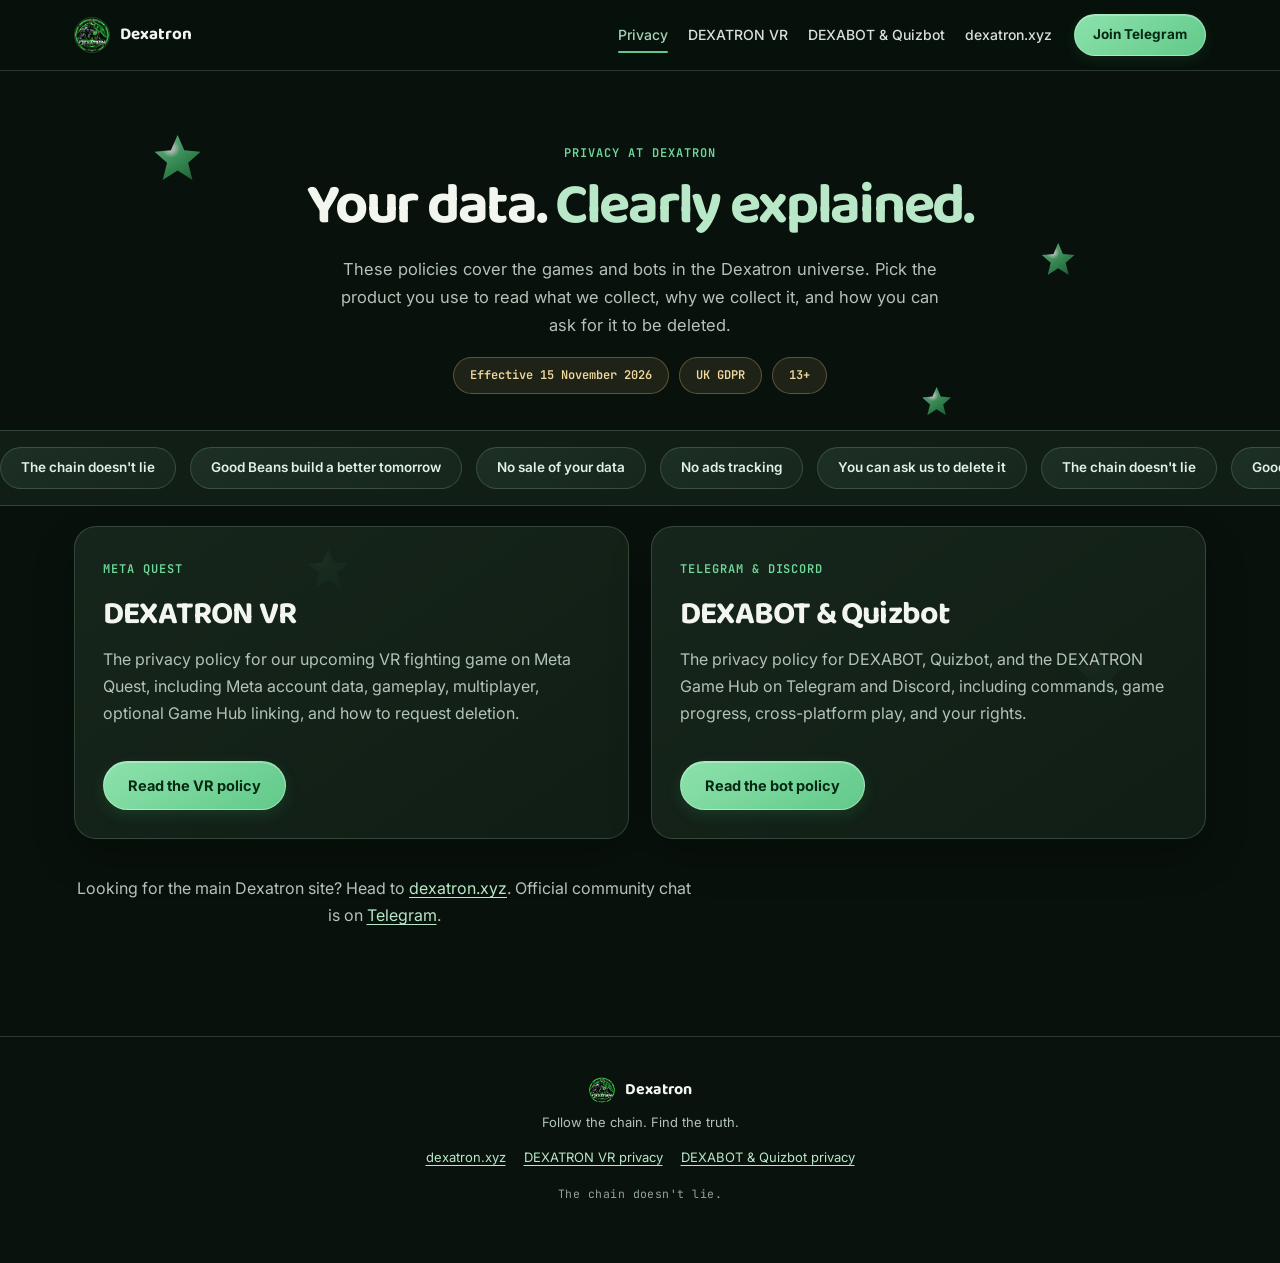
==== index.html @ 78ece73e "Add Dexatron privacy policy site Publish the static privacy hub, VR and bot policies, and badge asse" ====
<!DOCTYPE html>
<html lang="en">
<head>
<meta charset="UTF-8">
<meta name="viewport" content="width=device-width, initial-scale=1.0">
<title>Privacy | Dexatron</title>
<meta name="description" content="Privacy policies for DEXATRON VR and for DEXABOT and Quizbot on Telegram and Discord.">
<link rel="icon" href="assets/dexatron_badge.jpg" type="image/jpeg">
<link rel="stylesheet" href="styles.css">
</head>
<body>
<div class="ambient" aria-hidden="true">
  <span class="ambient-star ambient-star-a"></span>
  <span class="ambient-star ambient-star-b"></span>
  <span class="ambient-star ambient-star-c"></span>
  <span class="ambient-star ambient-star-d"></span>
  <span class="ambient-star ambient-star-e"></span>
</div>

<header class="nav">
  <div class="nav-inner">
    <a href="https://dexatron.xyz" class="nav-brand">
      <img src="assets/dexatron_badge.jpg" alt="Dexatron logo" class="nav-logo" width="36" height="36">
      <span>Dexatron</span>
    </a>
    <button class="nav-toggle" type="button" aria-label="Open navigation menu" aria-expanded="false" aria-controls="primaryNavigation">
      <span></span><span></span><span></span>
    </button>
    <div class="nav-menu" id="primaryNavigation">
      <nav class="nav-links" aria-label="Main navigation">
        <a href="./" aria-current="page">Privacy</a>
        <a href="vr/">DEXATRON VR</a>
        <a href="dexabot/">DEXABOT &amp; Quizbot</a>
        <a href="https://dexatron.xyz">dexatron.xyz</a>
      </nav>
      <a href="https://t.me/+HoPFVyeDscowMzVk" target="_blank" rel="noopener" class="nav-cta">Join Telegram</a>
    </div>
  </div>
</header>

<main>
  <section class="page-hero">
    <p class="eyebrow">Privacy at Dexatron</p>
    <h1>Your data. <span class="accent">Clearly explained.</span></h1>
    <p class="lede">These policies cover the games and bots in the Dexatron universe. Pick the product you use to read what we collect, why we collect it, and how you can ask for it to be deleted.</p>
    <div class="meta-pills">
      <span class="pill">Effective 15 November 2026</span>
      <span class="pill">UK GDPR</span>
      <span class="pill">13+</span>
    </div>
  </section>

  <div class="marquee" aria-hidden="true">
    <div class="marquee-track">
      <span>The chain doesn't lie</span>
      <span>Good Beans build a better tomorrow</span>
      <span>No sale of your data</span>
      <span>No ads tracking</span>
      <span>You can ask us to delete it</span>
      <span>The chain doesn't lie</span>
      <span>Good Beans build a better tomorrow</span>
      <span>No sale of your data</span>
      <span>No ads tracking</span>
      <span>You can ask us to delete it</span>
    </div>
  </div>

  <section class="hub">
    <div class="hub-grid">
      <article class="hub-card">
        <p class="eyebrow">Meta Quest</p>
        <h2>DEXATRON VR</h2>
        <p>The privacy policy for our upcoming VR fighting game on Meta Quest, including Meta account data, gameplay, multiplayer, optional Game Hub linking, and how to request deletion.</p>
        <div class="card-actions">
          <a class="btn btn-primary" href="vr/">Read the VR policy</a>
        </div>
      </article>
      <article class="hub-card">
        <p class="eyebrow">Telegram &amp; Discord</p>
        <h2>DEXABOT &amp; Quizbot</h2>
        <p>The privacy policy for DEXABOT, Quizbot, and the DEXATRON Game Hub on Telegram and Discord, including commands, game progress, cross-platform play, and your rights.</p>
        <div class="card-actions">
          <a class="btn btn-primary" href="dexabot/">Read the bot policy</a>
        </div>
      </article>
    </div>
    <p class="hub-note">Looking for the main Dexatron site? Head to <a href="https://dexatron.xyz">dexatron.xyz</a>. Official community chat is on <a href="https://t.me/+HoPFVyeDscowMzVk" target="_blank" rel="noopener">Telegram</a>.</p>
  </section>
</main>

<footer class="footer">
  <div class="footer-inner">
    <div class="footer-brand">
      <img src="assets/dexatron_badge.jpg" alt="Dexatron logo" class="footer-logo" width="26" height="26">
      <span>Dexatron</span>
    </div>
    <p class="footer-tagline">Follow the chain. Find the truth.</p>
    <div class="footer-links">
      <a href="https://dexatron.xyz">dexatron.xyz</a>
      <a href="vr/">DEXATRON VR privacy</a>
      <a href="dexabot/">DEXABOT &amp; Quizbot privacy</a>
    </div>
    <p class="footer-motto">The chain doesn't lie.</p>
  </div>
</footer>

<script>
  const toggle = document.querySelector('.nav-toggle');
  const menu = document.getElementById('primaryNavigation');
  if (toggle && menu) {
    toggle.addEventListener('click', () => {
      const open = menu.classList.toggle('open');
      toggle.setAttribute('aria-expanded', open ? 'true' : 'false');
      toggle.setAttribute('aria-label', open ? 'Close navigation menu' : 'Open navigation menu');
    });
  }
</script>
</body>
</html>
---- styles.css ----
@import url('https://fonts.googleapis.com/css2?family=Baloo+2:wght@500;600;700;800&family=Inter:wght@400;500;600;700&family=JetBrains+Mono:wght@500&display=swap');

:root{
  --bg: #08110c;
  --panel: rgba(19, 32, 24, 0.88);
  --panel-solid: #132018;
  --panel-2: #19291f;
  --green: #70d99a;
  --green-dark: #194c31;
  --green-soft: #b8e8c7;
  --mint: #e0f2e5;
  --gold: #e7c77e;
  --ink: #f2f6ef;
  --muted: #b4c3b7;
  --line: rgba(170, 205, 178, 0.22);
  --radius: 22px;
  --radius-sm: 13px;
  --maxw: 1180px;
  --shadow-soft: 0 18px 42px rgba(0, 0, 0, 0.22);
  --shadow-raised: 0 14px 30px rgba(0, 0, 0, 0.28);
  --ease-ui: 180ms ease;
}

*{box-sizing:border-box;}
html{scroll-behavior:smooth;}
body{
  margin:0;
  background:var(--bg);
  color:var(--ink);
  font-family:'Inter', sans-serif;
  font-size:16px;
  line-height:1.6;
  overflow-x:hidden;
  position:relative;
  min-height:100vh;
  display:flex;
  flex-direction:column;
}
img{max-width:100%; display:block;}
a{color:inherit; text-decoration:none;}
h1,h2,h3{
  font-family:'Baloo 2', sans-serif;
  font-weight:700;
  margin:0 0 .5em;
  line-height:1.15;
  letter-spacing:-.025em;
  color:var(--ink);
}
p{line-height:1.7; color:var(--muted); margin:0 0 1em;}
.eyebrow{
  font-family:'JetBrains Mono', monospace;
  font-weight:600;
  color:var(--green);
  text-transform:uppercase;
  letter-spacing:.08em;
  font-size:12px;
  margin-bottom:.8em;
}
.center{text-align:center; margin-left:auto; margin-right:auto;}
.accent{color:var(--green-soft);}
main{flex:1; position:relative; z-index:2;}

:focus-visible{
  outline:2px solid var(--green);
  outline-offset:3px;
}
button{font:inherit;}

@media (prefers-reduced-motion: reduce){
  *{animation-duration:.001ms !important; animation-iteration-count:1 !important; transition-duration:.001ms !important; scroll-behavior:auto !important;}
  .nav-logo{animation:none !important;}
  .ambient-star{animation:none !important;}
  .marquee-track{animation:none !important;}
}

/* ---------- ambient background ---------- */
.ambient{
  position:fixed; inset:0;
  z-index:0;
  pointer-events:none;
  overflow:hidden;
}
.ambient-star{
  position:absolute;
  display:block;
  width:var(--star-size, 40px);
  aspect-ratio:1;
  clip-path:polygon(50% 0%,64% 32%,98% 35%,72% 58%,81% 94%,50% 74%,19% 94%,28% 58%,2% 35%,36% 32%);
  background:
    radial-gradient(circle at 35% 28%, rgba(239,255,243,.98) 0 7%, transparent 20%),
    linear-gradient(145deg, rgba(154,255,184,.98), rgba(75,207,120,.76) 58%, rgba(44,150,82,.58));
  filter:drop-shadow(0 0 12px rgba(112,217,154,.5)) drop-shadow(0 0 26px rgba(72,190,112,.24));
  opacity:.7;
  animation:starFloat var(--star-duration, 18s) ease-in-out infinite alternate;
}
.ambient-star-a{ --star-size:48px; --star-duration:16s; --star-x:124px; --star-y:-108px; top:15%; left:12%; }
.ambient-star-b{ --star-size:34px; --star-duration:19s; --star-x:-112px; --star-y:126px; top:27%; right:16%; animation-delay:-7s; }
.ambient-star-c{ --star-size:42px; --star-duration:17s; --star-x:138px; --star-y:112px; top:61%; left:24%; animation-delay:-11s; }
.ambient-star-d{ --star-size:52px; --star-duration:21s; --star-x:-132px; --star-y:-122px; top:72%; right:12%; animation-delay:-4s; }
.ambient-star-e{ --star-size:30px; --star-duration:15s; --star-x:96px; --star-y:-138px; top:43%; left:72%; animation-delay:-9s; }
@keyframes starFloat{
  0%{transform:translate3d(0,0,0) rotate(-12deg) scale(.92); opacity:.58;}
  28%{transform:translate3d(calc(var(--star-x) * .42),calc(var(--star-y) * -.28),0) rotate(2deg) scale(1.04); opacity:.76;}
  58%{transform:translate3d(var(--star-x),var(--star-y),0) rotate(15deg) scale(.97); opacity:.66;}
  82%{transform:translate3d(calc(var(--star-x) * .72),calc(var(--star-y) * 1.16),0) rotate(7deg) scale(1.08); opacity:.8;}
  100%{transform:translate3d(calc(var(--star-x) * .2),calc(var(--star-y) * .18),0) rotate(-12deg) scale(.92); opacity:.58;}
}
@media (max-width:600px){
  .ambient-star{opacity:.56;}
  .ambient-star-a{--star-size:38px;--star-x:82px;--star-y:-82px; top:12%;left:7%;}
  .ambient-star-b{--star-size:28px;--star-x:-76px;--star-y:92px; top:31%;right:8%;}
  .ambient-star-c{--star-size:34px;--star-x:88px;--star-y:78px; top:63%;left:12%;}
  .ambient-star-d{--star-size:40px;--star-x:-84px;--star-y:-92px; top:78%;right:8%;}
  .ambient-star-e{--star-size:26px;--star-x:64px;--star-y:-96px; top:48%;left:82%;}
}

/* ---------- nav ---------- */
.nav{
  position:sticky; top:0; left:0; right:0;
  z-index:500;
  background:rgba(8,17,12,.94);
  backdrop-filter:blur(12px);
  border-bottom:1px solid var(--line);
}
.nav-inner{
  max-width:var(--maxw);
  margin:0 auto;
  padding:14px 24px;
  display:flex;
  align-items:center;
  justify-content:space-between;
  gap:20px;
}
.nav-brand{
  display:flex; align-items:center; gap:10px;
  font-family:'Baloo 2', sans-serif; font-weight:700;
  font-size:17px;
}
.nav-logo{width:36px; height:36px; border-radius:50%; border:1px solid var(--line); object-fit:cover; animation:spin 18s linear infinite;}
@keyframes spin{to{transform:rotate(360deg);}}
.nav-menu{display:flex; align-items:center; justify-content:flex-end; gap:22px;}
.nav-links{display:flex; align-items:center; gap:20px; font-size:14px; font-weight:500;}
.nav-links a{color:var(--ink); opacity:.9; transition:color var(--ease-ui);}
.nav-links a:hover{color:var(--green-soft);}
.nav-links a[aria-current="page"]{color:var(--green-soft); position:relative;}
.nav-links a[aria-current="page"]::after{
  content:"";
  position:absolute;
  left:0; right:0; bottom:-7px;
  height:2px;
  border-radius:2px;
  background:var(--green);
}
.nav-cta{
  background:linear-gradient(145deg, #8ce2ab, #62c98a);
  color:#052913;
  font-weight:700;
  font-size:13.5px;
  padding:9px 18px;
  border-radius:999px;
  border:1px solid rgba(221,255,230,.42);
  box-shadow:0 4px 12px rgba(43,126,75,.2), inset 0 1px rgba(255,255,255,.28);
  transition:transform var(--ease-ui), box-shadow var(--ease-ui);
  white-space:nowrap;
}
.nav-cta:hover{transform:translateY(-2px); box-shadow:0 8px 22px rgba(69,232,138,.32);}
.nav-toggle{
  display:none;
  align-items:center;
  justify-content:center;
  flex-direction:column;
  gap:5px;
  width:44px; height:44px;
  padding:10px;
  border:1px solid rgba(170,205,178,.3);
  border-radius:var(--radius-sm);
  background:linear-gradient(145deg, rgba(27,44,33,.98), rgba(17,30,22,.98));
  box-shadow:0 4px 12px rgba(0,0,0,.18), inset 0 1px rgba(255,255,255,.06);
  cursor:pointer;
}
.nav-toggle span{
  display:block; width:21px; height:2px; border-radius:2px;
  background:var(--green-soft);
  transition:transform var(--ease-ui), opacity var(--ease-ui);
}
.nav-toggle[aria-expanded="true"] span:first-child{transform:translateY(7px) rotate(45deg);}
.nav-toggle[aria-expanded="true"] span:nth-child(2){opacity:0;}
.nav-toggle[aria-expanded="true"] span:last-child{transform:translateY(-7px) rotate(-45deg);}
@media (max-width:1100px){
  .nav-inner{
    display:grid;
    grid-template-columns:minmax(0,1fr) 44px;
    gap:10px 14px;
    padding:12px 20px;
  }
  .nav-brand{grid-column:1; grid-row:1;}
  .nav-toggle{display:flex; grid-column:2; grid-row:1;}
  .nav-menu{
    display:none;
    grid-column:1 / -1;
    grid-row:2;
    width:100%;
    align-items:stretch;
    flex-direction:column;
    gap:14px;
    padding:14px 0 4px;
    border-top:1px solid rgba(170,205,178,.18);
  }
  .nav-menu.open{display:flex;}
  .nav-links{
    display:grid;
    grid-template-columns:repeat(2,minmax(0,1fr));
    width:100%;
    gap:6px 10px;
    font-size:14px;
  }
  .nav-links a{
    padding:10px 12px;
    border-radius:var(--radius-sm);
    background:rgba(220,239,224,.045);
  }
  .nav-links a[aria-current="page"]::after{display:none;}
  .nav-links a[aria-current="page"]{
    color:var(--green-soft);
    background:rgba(112,217,154,.1);
    border:1px solid rgba(112,217,154,.32);
  }
  .nav-cta{width:100%; text-align:center;}
}

/* ---------- buttons ---------- */
.btn{
  display:inline-flex;
  align-items:center;
  justify-content:center;
  min-height:48px;
  padding:12px 24px;
  border-radius:999px;
  font-weight:700;
  font-size:14.5px;
  border:1px solid transparent;
  cursor:pointer;
  transition:transform var(--ease-ui), box-shadow var(--ease-ui), background var(--ease-ui), border-color var(--ease-ui);
}
.btn-primary{
  background:linear-gradient(145deg, #8ce2ab, #62c98a);
  color:#052913;
  border-color:rgba(221,255,230,.42);
  box-shadow:0 5px 14px rgba(48,137,81,.24), inset 0 1px rgba(255,255,255,.28);
}
.btn-primary:hover{
  transform:translateY(-2px);
  box-shadow:0 9px 22px rgba(48,137,81,.3), inset 0 1px rgba(255,255,255,.3);
}
.btn-ghost{
  background:linear-gradient(145deg, rgba(231,243,233,.12), rgba(122,163,134,.08));
  border-color:rgba(190,220,197,.32);
  color:var(--ink);
  box-shadow:0 4px 12px rgba(0,0,0,.16), inset 0 1px rgba(255,255,255,.08);
}
.btn-ghost:hover{
  border-color:var(--green-soft);
  background:rgba(112,217,154,.13);
  color:var(--green-soft);
  transform:translateY(-2px);
}

/* ---------- marquee ---------- */
.marquee{
  position:relative; z-index:2;
  overflow:hidden;
  white-space:nowrap;
  padding:16px 0;
  border-top:1px solid var(--line);
  border-bottom:1px solid var(--line);
  background:rgba(20,34,25,.82);
}
.marquee-track{
  display:inline-flex;
  gap:14px;
  animation:marquee 30s linear infinite;
}
.marquee-track span{
  display:inline-block;
  background:linear-gradient(145deg, #1d3024, #17261d);
  border:1px solid var(--line);
  padding:9px 20px;
  border-radius:999px;
  font-size:13.5px;
  font-weight:600;
  color:var(--mint);
}
@keyframes marquee{
  0%{transform:translateX(0);}
  100%{transform:translateX(-50%);}
}
.marquee:hover .marquee-track{animation-play-state:paused;}

/* ---------- page shells ---------- */
.page-hero{
  position:relative; z-index:2;
  max-width:var(--maxw);
  margin:0 auto;
  padding:72px 24px 36px;
  text-align:center;
}
.page-hero h1{
  font-size:clamp(2.2rem, 5vw, 3.6rem);
  letter-spacing:-.04em;
  margin-bottom:16px;
}
.page-hero .lede{
  max-width:62ch;
  margin:0 auto 18px;
  font-size:16.5px;
}
.meta-pills{
  display:flex; flex-wrap:wrap; justify-content:center; gap:10px;
}
.pill{
  display:inline-block;
  font-family:'JetBrains Mono', monospace;
  font-size:12px;
  font-weight:600;
  color:#f0d99e;
  background:rgba(231,199,126,.1);
  border:1px solid rgba(231,199,126,.3);
  padding:8px 16px;
  border-radius:999px;
}

/* hub cards */
.hub{
  max-width:var(--maxw);
  margin:0 auto;
  padding:20px 24px 90px;
  position:relative; z-index:2;
}
.hub-grid{
  display:grid;
  grid-template-columns:repeat(2, minmax(0,1fr));
  gap:22px;
}
.hub-card{
  background:linear-gradient(145deg, rgba(24,39,29,.94), rgba(17,30,22,.94));
  border:1px solid var(--line);
  border-radius:var(--radius);
  padding:32px 28px 28px;
  box-shadow:var(--shadow-soft);
  display:flex;
  flex-direction:column;
  gap:8px;
  transition:transform var(--ease-ui), border-color var(--ease-ui), box-shadow var(--ease-ui);
}
.hub-card:hover{
  transform:translateY(-3px);
  border-color:rgba(112,217,154,.4);
  box-shadow:var(--shadow-raised);
}
.hub-card h2{font-size:clamp(1.5rem, 2.6vw, 2rem); margin-bottom:4px;}
.hub-card p{flex:1;}
.hub-card .card-actions{display:flex; flex-wrap:wrap; gap:10px; margin-top:10px;}
.hub-note{
  margin-top:36px;
  text-align:center;
  max-width:62ch;
}
.hub-note a{color:var(--green-soft); text-decoration:underline; text-underline-offset:3px;}

/* policy layout */
.policy-wrap{
  max-width:var(--maxw);
  margin:0 auto;
  padding:10px 24px 90px;
  display:grid;
  grid-template-columns:240px minmax(0,1fr);
  gap:36px;
  position:relative; z-index:2;
}
.toc{
  position:sticky;
  top:96px;
  align-self:start;
  background:linear-gradient(145deg, rgba(24,39,29,.94), rgba(17,30,22,.94));
  border:1px solid var(--line);
  border-radius:var(--radius);
  padding:20px 18px;
}
.toc h2{
  font-family:'JetBrains Mono', monospace;
  font-size:11px;
  font-weight:600;
  letter-spacing:.08em;
  text-transform:uppercase;
  color:var(--green);
  margin:0 0 12px;
}
.toc ol{
  list-style:none;
  margin:0;
  padding:0;
  display:flex;
  flex-direction:column;
  gap:6px;
}
.toc a{
  display:block;
  font-size:13px;
  color:var(--muted);
  padding:6px 8px;
  border-radius:8px;
  transition:color var(--ease-ui), background var(--ease-ui);
}
.toc a:hover{color:var(--green-soft); background:rgba(112,217,154,.08);}

.policy{
  background:linear-gradient(145deg, rgba(24,39,29,.94), rgba(17,30,22,.94));
  border:1px solid var(--line);
  border-radius:var(--radius);
  padding:36px 40px 44px;
  box-shadow:var(--shadow-soft);
}
.policy h2{
  font-size:clamp(1.25rem, 2.2vw, 1.55rem);
  margin:2.1em 0 .55em;
  padding-top:8px;
  border-top:1px solid var(--line);
}
.policy h2:first-of-type{margin-top:0; padding-top:0; border-top:none;}
.policy h3{
  font-size:1.05rem;
  margin:1.3em 0 .4em;
  color:var(--green-soft);
}
.policy p, .policy li{color:var(--muted);}
.policy a{
  color:var(--green-soft);
  text-decoration:underline;
  text-underline-offset:3px;
}
.policy ul, .policy ol{margin:0 0 1em; padding-left:1.2em;}
.policy li{margin:0 0 .45em; line-height:1.65;}
.policy li::marker{color:var(--green);}
.policy strong{color:var(--ink); font-weight:600;}

.contact-box{
  margin-top:18px;
  padding:20px 22px;
  border-radius:var(--radius-sm);
  border:1px solid rgba(231,199,126,.35);
  background:rgba(231,199,126,.08);
}
.contact-box p{margin-bottom:.55em;}
.contact-box p:last-child{margin-bottom:0;}
.placeholder-email{
  display:inline-block;
  font-family:'JetBrains Mono', monospace;
  font-size:14px;
  font-weight:700;
  color:var(--gold);
  background:rgba(8,17,12,.55);
  border:1px dashed rgba(231,199,126,.7);
  padding:4px 10px;
  border-radius:8px;
  letter-spacing:.02em;
}

.back-row{
  display:flex; flex-wrap:wrap; gap:10px;
  margin-top:28px;
}

/* footer */
.footer{
  position:relative; z-index:2;
  border-top:1px solid var(--line);
  background:rgba(11,20,14,.72);
  padding:40px 24px 60px;
  margin-top:auto;
}
.footer-inner{
  max-width:var(--maxw);
  margin:0 auto;
  display:flex;
  flex-direction:column;
  align-items:center;
  gap:8px;
  text-align:center;
}
.footer-brand{display:flex; align-items:center; gap:10px; font-family:'Baloo 2', sans-serif; font-weight:700;}
.footer-logo{width:26px; height:26px; border-radius:50%; object-fit:cover;}
.footer-tagline{font-size:13px; color:var(--muted); margin:0;}
.footer-links{display:flex; flex-wrap:wrap; gap:8px 18px; justify-content:center; margin-top:6px;}
.footer-links a{
  font-size:13px;
  color:var(--green-soft);
  text-decoration:underline;
  text-underline-offset:3px;
}
.footer-motto{
  font-family:'JetBrains Mono', monospace;
  font-size:11.5px;
  color:#91a596;
  margin:8px 0 0;
  letter-spacing:.04em;
}

@media (max-width:900px){
  .hub-grid{grid-template-columns:1fr;}
  .policy-wrap{grid-template-columns:1fr; gap:22px; padding:10px 16px 80px;}
  .toc{position:static;}
  .toc ol{display:grid; grid-template-columns:repeat(2,minmax(0,1fr)); gap:4px 10px;}
  .policy{padding:26px 20px 32px;}
  .page-hero{padding:48px 16px 24px;}
  .hub{padding:12px 16px 80px;}
}
@media (max-width:600px){
  .toc ol{grid-template-columns:1fr;}
  .page-hero h1{font-size:clamp(2.1rem, 11vw, 3rem);}
}
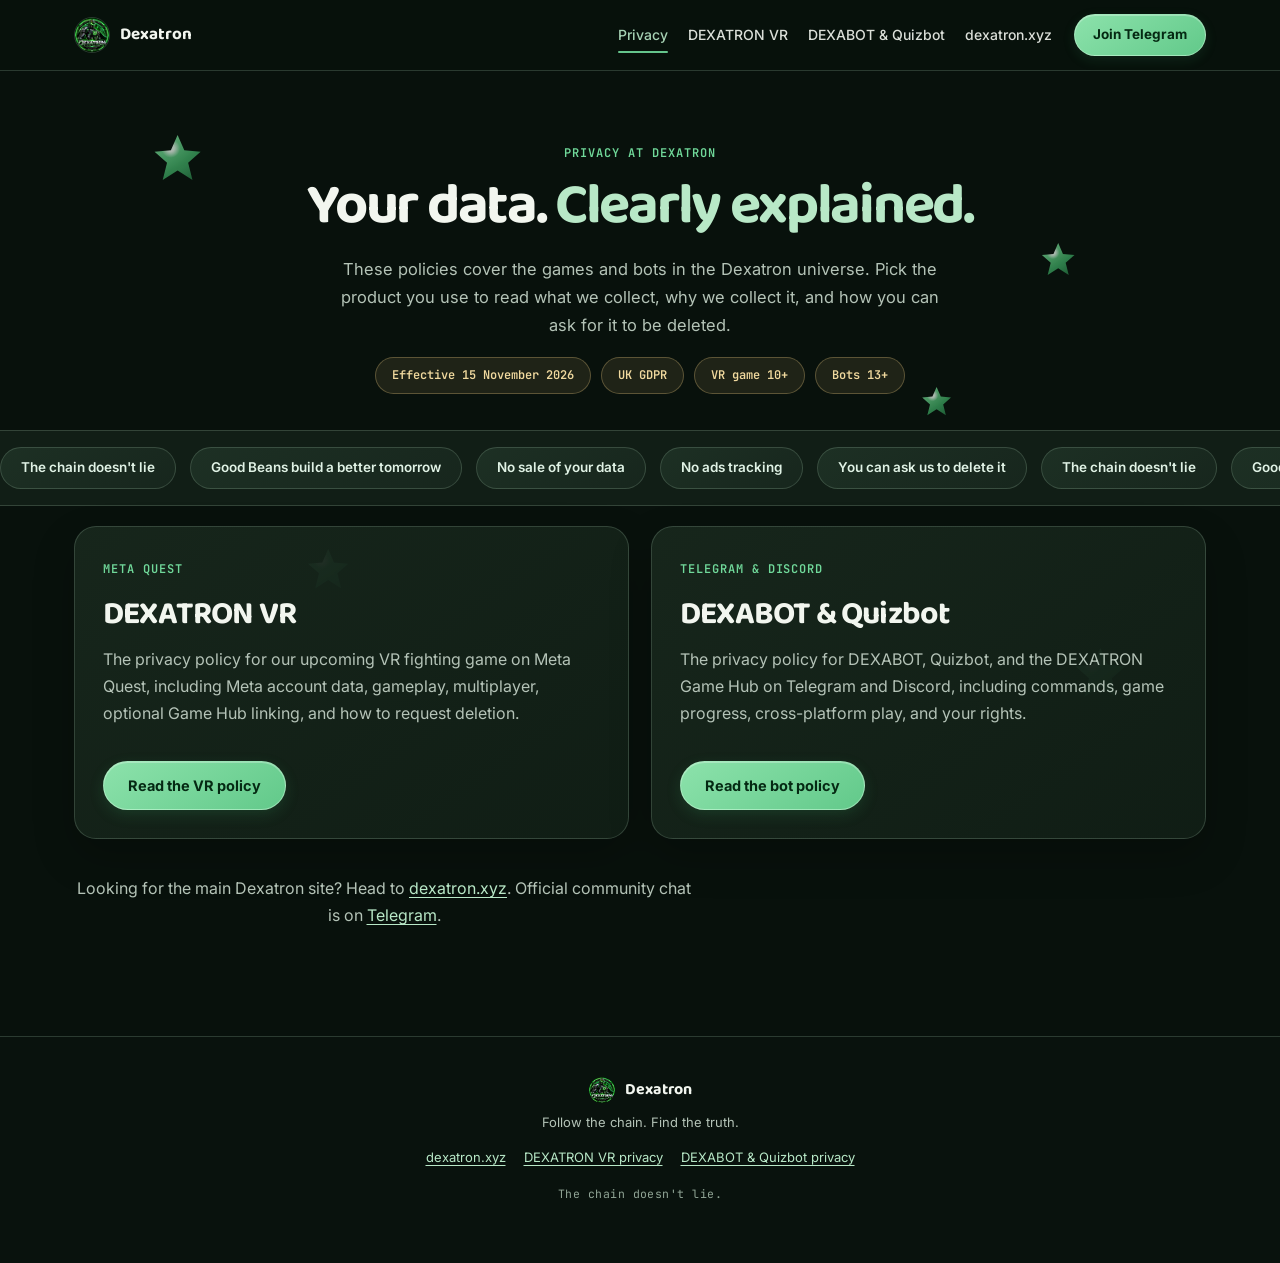
==== commit 4b710e66: "Add contact details and set VR policy to 10+" ====
--- a/index.html
+++ b/index.html
@@ -46,7 +46,8 @@
     <div class="meta-pills">
       <span class="pill">Effective 15 November 2026</span>
       <span class="pill">UK GDPR</span>
-      <span class="pill">13+</span>
+      <span class="pill">VR game 10+</span>
+      <span class="pill">Bots 13+</span>
     </div>
   </section>
 
